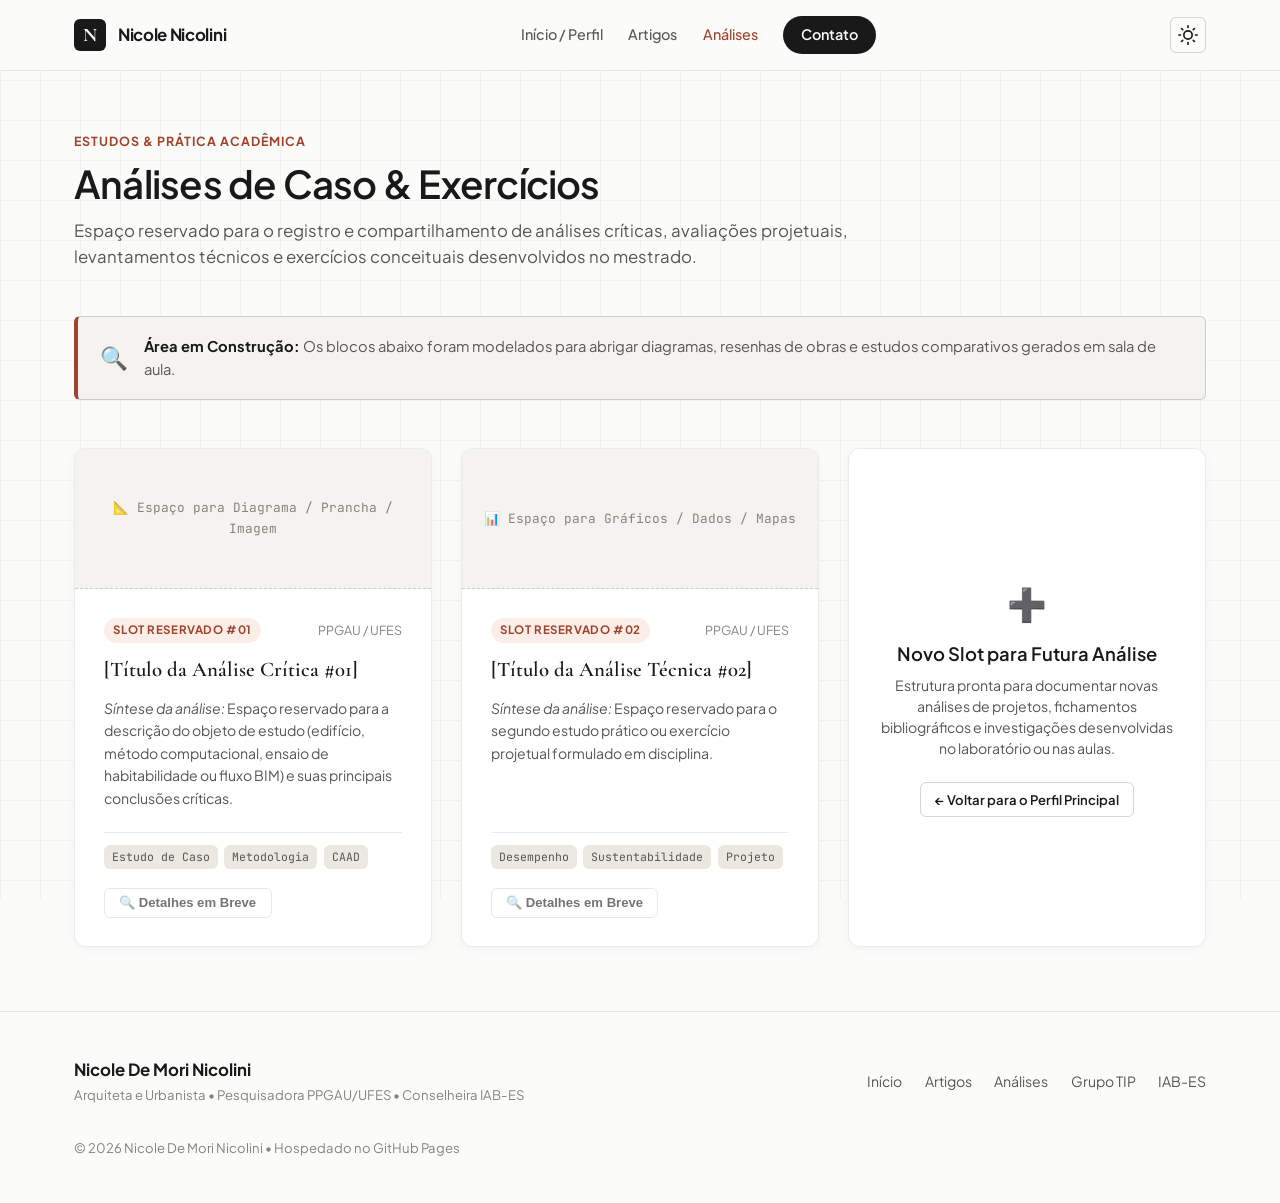
==== analises.html @ 895c285c "feat: condense academic profile and add classroom production pages (analises.html)" ====
<!DOCTYPE html>
<html lang="pt-BR">
<head>
  <meta charset="UTF-8">
  <meta name="viewport" content="width=device-width, initial-scale=1.0">
  <title>Análises & Estudos Críticos | Nicole De Mori Nicolini</title>
  <meta name="description" content="Análises críticas, estudos de caso e exercícios desenvolvidos em sala de aula por Nicole De Mori Nicolini no PPGAU/UFES.">

  <!-- Favicon SVG -->
  <link rel="icon" href="data:image/svg+xml,<svg xmlns='http://www.w3.org/2000/svg' viewBox='0 0 100 100'><text y='.9em' font-size='90' font-family='sans-serif' font-weight='bold'>N</text></svg>">

  <!-- Google Fonts -->
  <link rel="preconnect" href="https://fonts.googleapis.com">
  <link rel="preconnect" href="https://fonts.gstatic.com" crossorigin>
  <link href="https://fonts.googleapis.com/css2?family=Cormorant+Garamond:ital,wght@0,500;0,600;0,700;1,400;1,600&family=Plus+Jakarta+Sans:wght@300;400;500;600;700&family=JetBrains+Mono:wght@400;500&display=swap" rel="stylesheet">

  <link rel="stylesheet" href="style.css">
</head>
<body>

  <div class="grid-backdrop" aria-hidden="true"></div>

  <!-- Header -->
  <header class="site-header">
    <div class="container header-container">
      <a href="index.html" class="brand">
        <span class="brand-monogram">N</span>
        <span class="brand-name">Nicole Nicolini</span>
      </a>

      <nav class="main-nav" id="main-nav" aria-label="Navegação Principal">
        <ul class="nav-list">
          <li><a href="index.html" class="nav-link">Início / Perfil</a></li>
          <li><a href="artigos.html" class="nav-link">Artigos</a></li>
          <li><a href="analises.html" class="nav-link active">Análises</a></li>
          <li><a href="index.html#contato" class="nav-link btn-nav">Contato</a></li>
        </ul>
      </nav>

      <div class="header-actions">
        <button id="theme-toggle" class="theme-btn" aria-label="Alternar modo escuro / claro">
          <svg class="sun-icon" viewBox="0 0 24 24" width="20" height="20" fill="none" stroke="currentColor" stroke-width="2" stroke-linecap="round" stroke-linejoin="round">
            <circle cx="12" cy="12" r="5"></circle>
            <line x1="12" y1="1" x2="12" y2="3"></line>
            <line x1="12" y1="21" x2="12" y2="23"></line>
            <line x1="4.22" y1="4.22" x2="5.64" y2="5.64"></line>
            <line x1="18.36" y1="18.36" x2="19.78" y2="19.78"></line>
            <line x1="1" y1="12" x2="3" y2="12"></line>
            <line x1="21" y1="12" x2="23" y2="12"></line>
            <line x1="4.22" y1="19.78" x2="5.64" y2="18.36"></line>
            <line x1="18.36" y1="5.64" x2="19.78" y2="4.22"></line>
          </svg>
          <svg class="moon-icon" viewBox="0 0 24 24" width="20" height="20" fill="none" stroke="currentColor" stroke-width="2" stroke-linecap="round" stroke-linejoin="round">
            <path d="M21 12.79A9 9 0 1 1 11.21 3 7 7 0 0 0 21 12.79z"></path>
          </svg>
        </button>

        <button class="mobile-toggle" id="mobile-toggle" aria-expanded="false" aria-controls="main-nav" aria-label="Abrir menu">
          <span></span>
          <span></span>
          <span></span>
        </button>
      </div>
    </div>
  </header>

  <main id="main-content">
    
    <section class="section subpage-hero">
      <div class="container">
        <div class="section-header">
          <span class="section-tag">Estudos & Prática Acadêmica</span>
          <h1 class="section-title">Análises de Caso & Exercícios</h1>
          <p class="section-subtitle">
            Espaço reservado para o registro e compartilhamento de análises críticas, avaliações projetuais, levantamentos técnicos e exercícios conceituais desenvolvidos no mestrado.
          </p>
        </div>

        <div class="status-banner">
          <div class="status-banner-icon">🔍</div>
          <div class="status-banner-text">
            <strong>Área em Construção:</strong> Os blocos abaixo foram modelados para abrigar diagramas, resenhas de obras e estudos comparativos gerados em sala de aula.
          </div>
        </div>

        <!-- Grid de Análises -->
        <div class="analyses-grid">

          <!-- Card Placeholder 1 -->
          <div class="analysis-card placeholder-card">
            <div class="analysis-visual-mockup">
              <span class="mockup-label">📐 Espaço para Diagrama / Prancha / Imagem</span>
            </div>
            
            <div class="analysis-body">
              <div class="analysis-header-row">
                <span class="badge-slot">Slot Reservado #01</span>
                <span class="analysis-date">PPGAU / UFES</span>
              </div>

              <h2 class="analysis-title-ph">[Título da Análise Crítica #01]</h2>

              <p class="analysis-text-ph">
                <em>Síntese da análise:</em> Espaço reservado para a descrição do objeto de estudo (edifício, método computacional, ensaio de habitabilidade ou fluxo BIM) e suas principais conclusões críticas.
              </p>

              <div class="analysis-tags">
                <span class="code-pill">Estudo de Caso</span>
                <span class="code-pill">Metodologia</span>
                <span class="code-pill">CAAD</span>
              </div>

              <div class="analysis-footer">
                <button class="btn btn-outline btn-sm btn-disabled" disabled>
                  🔍 Detalhes em Breve
                </button>
              </div>
            </div>
          </div>

          <!-- Card Placeholder 2 -->
          <div class="analysis-card placeholder-card">
            <div class="analysis-visual-mockup">
              <span class="mockup-label">📊 Espaço para Gráficos / Dados / Mapas</span>
            </div>
            
            <div class="analysis-body">
              <div class="analysis-header-row">
                <span class="badge-slot">Slot Reservado #02</span>
                <span class="analysis-date">PPGAU / UFES</span>
              </div>

              <h2 class="analysis-title-ph">[Título da Análise Técnica #02]</h2>

              <p class="analysis-text-ph">
                <em>Síntese da análise:</em> Espaço reservado para o segundo estudo prático ou exercício projetual formulado em disciplina.
              </p>

              <div class="analysis-tags">
                <span class="code-pill">Desempenho</span>
                <span class="code-pill">Sustentabilidade</span>
                <span class="code-pill">Projeto</span>
              </div>

              <div class="analysis-footer">
                <button class="btn btn-outline btn-sm btn-disabled" disabled>
                  🔍 Detalhes em Breve
                </button>
              </div>
            </div>
          </div>

          <!-- Card Placeholder 3: Modelo para Novas Análises -->
          <div class="analysis-card placeholder-card dashed-card">
            <div class="dashed-inner">
              <div class="dashed-icon">➕</div>
              <h3 class="dashed-title">Novo Slot para Futura Análise</h3>
              <p class="dashed-desc">
                Estrutura pronta para documentar novas análises de projetos, fichamentos bibliográficos e investigações desenvolvidas no laboratório ou nas aulas.
              </p>
              <a href="index.html" class="btn btn-outline btn-sm">
                ← Voltar para o Perfil Principal
              </a>
            </div>
          </div>

        </div>

      </div>
    </section>

  </main>

  <!-- Footer -->
  <footer class="site-footer">
    <div class="container footer-content">
      <div class="footer-left">
        <p class="footer-brand">Nicole De Mori Nicolini</p>
        <p class="footer-sub">Arquiteta e Urbanista • Pesquisadora PPGAU/UFES • Conselheira IAB-ES</p>
      </div>

      <div class="footer-center">
        <ul class="footer-links">
          <li><a href="index.html">Início</a></li>
          <li><a href="artigos.html">Artigos</a></li>
          <li><a href="analises.html">Análises</a></li>
          <li><a href="http://tip.ufes.br/" target="_blank" rel="noopener">Grupo TIP</a></li>
          <li><a href="http://www.iab-es.org.br" target="_blank" rel="noopener">IAB-ES</a></li>
        </ul>
      </div>

      <div class="footer-right">
        <p class="footer-copy">
          © <span id="current-year"></span> Nicole De Mori Nicolini • Hospedado no GitHub Pages
        </p>
      </div>
    </div>
  </footer>

  <script src="main.js"></script>
</body>
</html>
---- style.css ----
/* ==========================================================================
   Nicole De Mori Nicolini — Architectural & Academic Website Stylesheet
   Modern, Accessible, Responsive, Themeable (Light/Dark)
   ========================================================================== */

/* --- Custom Properties / CSS Variables --- */
:root {
  --font-serif: 'Cormorant Garamond', Georgia, serif;
  --font-sans: 'Plus Jakarta Sans', -apple-system, BlinkMacSystemFont, "Segoe UI", Roboto, sans-serif;
  --font-mono: 'JetBrains Mono', monospace;

  /* Palette - Light Theme */
  --bg-primary: #fbfbf9;
  --bg-secondary: #f4f3ef;
  --bg-card: #ffffff;
  --bg-card-hover: #faf9f6;
  --bg-subtle: #eae8e1;

  --text-primary: #191919;
  --text-secondary: #575653;
  --text-muted: #85837e;

  --border-light: rgba(0, 0, 0, 0.08);
  --border-medium: rgba(0, 0, 0, 0.16);

  --accent: #9e432c;         /* Architectural terracotta */
  --accent-light: #fbeee9;
  --accent-hover: #823420;

  --highlight: #2c594c;      /* Subtle deep sage */
  --highlight-light: #eaf2ef;

  --shadow-sm: 0 2px 8px rgba(0, 0, 0, 0.04);
  --shadow-md: 0 10px 25px rgba(0, 0, 0, 0.06);
  --shadow-lg: 0 20px 45px rgba(0, 0, 0, 0.09);

  --header-bg: rgba(251, 251, 249, 0.9);
  --grid-line: rgba(0, 0, 0, 0.035);

  --radius-sm: 6px;
  --radius-md: 12px;
  --radius-lg: 16px;
  --radius-full: 9999px;

  --transition-fast: 0.18s ease;
  --transition-normal: 0.28s ease;
}

[data-theme="dark"] {
  --bg-primary: #121314;
  --bg-secondary: #181a1b;
  --bg-card: #1f2224;
  --bg-card-hover: #26292c;
  --bg-subtle: #2b2e31;

  --text-primary: #f0f0ed;
  --text-secondary: #a9a9a3;
  --text-muted: #72726d;

  --border-light: rgba(255, 255, 255, 0.08);
  --border-medium: rgba(255, 255, 255, 0.16);

  --accent: #df735a;
  --accent-light: rgba(223, 115, 90, 0.15);
  --accent-hover: #f08972;

  --highlight: #5ea892;
  --highlight-light: rgba(94, 168, 146, 0.15);

  --shadow-sm: 0 2px 8px rgba(0, 0, 0, 0.25);
  --shadow-md: 0 10px 25px rgba(0, 0, 0, 0.38);
  --shadow-lg: 0 20px 45px rgba(0, 0, 0, 0.55);

  --header-bg: rgba(18, 19, 20, 0.9);
  --grid-line: rgba(255, 255, 255, 0.025);
}

/* --- Base & Reset --- */
*, *::before, *::after {
  box-sizing: border-box;
  margin: 0;
  padding: 0;
}

html {
  scroll-behavior: smooth;
  scroll-padding-top: 80px;
  font-size: 16px;
}

body {
  font-family: var(--font-sans);
  background-color: var(--bg-primary);
  color: var(--text-primary);
  line-height: 1.6;
  transition: background-color var(--transition-normal), color var(--transition-normal);
  -webkit-font-smoothing: antialiased;
  position: relative;
  overflow-x: hidden;
}

/* Background Architectural Grid */
.grid-backdrop {
  position: fixed;
  inset: 0;
  pointer-events: none;
  background-image: 
    linear-gradient(to right, var(--grid-line) 1px, transparent 1px),
    linear-gradient(to bottom, var(--grid-line) 1px, transparent 1px);
  background-size: 40px 40px;
  z-index: 0;
}

.container {
  width: 100%;
  max-width: 1180px;
  margin: 0 auto;
  padding: 0 1.5rem;
  position: relative;
  z-index: 1;
}

a {
  color: inherit;
  text-decoration: none;
  transition: color var(--transition-fast);
}

/* --- Typography Helpers --- */
h1, h2, h3, h4 {
  font-weight: 600;
  line-height: 1.25;
  color: var(--text-primary);
}

.highlight-serif {
  font-family: var(--font-serif);
  font-weight: 700;
  font-style: italic;
  color: var(--accent);
}

/* --- Header & Navigation --- */
.site-header {
  position: sticky;
  top: 0;
  width: 100%;
  background: var(--header-bg);
  backdrop-filter: blur(14px);
  -webkit-backdrop-filter: blur(14px);
  border-bottom: 1px solid var(--border-light);
  z-index: 100;
  transition: background var(--transition-normal), border var(--transition-normal);
}

.header-container {
  display: flex;
  align-items: center;
  justify-content: space-between;
  height: 70px;
}

.brand {
  display: flex;
  align-items: center;
  gap: 0.75rem;
  font-weight: 700;
  letter-spacing: -0.02em;
}

.brand-monogram {
  width: 32px;
  height: 32px;
  background: var(--text-primary);
  color: var(--bg-primary);
  border-radius: var(--radius-sm);
  display: flex;
  align-items: center;
  justify-content: center;
  font-family: var(--font-serif);
  font-size: 1.2rem;
  font-weight: 700;
}

.brand-name {
  font-size: 1.05rem;
}

.nav-list {
  display: flex;
  list-style: none;
  align-items: center;
  gap: 1.6rem;
}

.nav-link {
  font-size: 0.9rem;
  font-weight: 500;
  color: var(--text-secondary);
  position: relative;
  padding: 0.35rem 0;
  display: flex;
  align-items: center;
  gap: 0.4rem;
}

.nav-link:hover, .nav-link.active {
  color: var(--accent);
}

.nav-counter {
  font-size: 0.7rem;
  font-family: var(--font-mono);
  background: var(--accent-light);
  color: var(--accent);
  padding: 0.1rem 0.4rem;
  border-radius: var(--radius-full);
}

.btn-nav {
  padding: 0.45rem 1.1rem;
  background: var(--text-primary);
  color: var(--bg-primary) !important;
  border-radius: var(--radius-full);
  font-weight: 600;
  transition: transform var(--transition-fast), background var(--transition-fast);
}

.btn-nav:hover {
  transform: translateY(-1px);
  background: var(--accent);
}

.header-actions {
  display: flex;
  align-items: center;
  gap: 0.75rem;
}

.theme-btn {
  background: transparent;
  border: 1px solid var(--border-medium);
  color: var(--text-primary);
  width: 36px;
  height: 36px;
  border-radius: var(--radius-sm);
  display: flex;
  align-items: center;
  justify-content: center;
  cursor: pointer;
  transition: all var(--transition-fast);
}

.theme-btn:hover {
  border-color: var(--accent);
  color: var(--accent);
}

.sun-icon { display: block; }
.moon-icon { display: none; }

[data-theme="dark"] .sun-icon { display: none; }
[data-theme="dark"] .moon-icon { display: block; }

.mobile-toggle {
  display: none;
  flex-direction: column;
  justify-content: space-around;
  width: 32px;
  height: 32px;
  background: transparent;
  border: none;
  cursor: pointer;
}

.mobile-toggle span {
  width: 100%;
  height: 2px;
  background: var(--text-primary);
  transition: all var(--transition-fast);
}

/* --- Hero Condensado (Academic First Page) --- */
.hero-condensed {
  padding: 3.5rem 0 2.5rem;
}

.hero-identity {
  margin-bottom: 2.2rem;
  max-width: 880px;
}

.tag-badge {
  display: inline-flex;
  align-items: center;
  gap: 0.5rem;
  background: var(--accent-light);
  color: var(--accent);
  font-size: 0.8rem;
  font-weight: 600;
  padding: 0.25rem 0.75rem;
  border-radius: var(--radius-full);
  margin-bottom: 1rem;
}

.dot {
  width: 6px;
  height: 6px;
  background: var(--accent);
  border-radius: 50%;
}

.hero-name {
  font-size: clamp(2.3rem, 4vw, 3.4rem);
  letter-spacing: -0.03em;
  margin-bottom: 1rem;
}

.hero-academic-intro {
  font-size: 1.1rem;
  color: var(--text-secondary);
  line-height: 1.7;
}

.hero-academic-intro strong {
  color: var(--text-primary);
}

/* --- Academic Cards Grid (Condensados e Objetivos) --- */
.academic-cards-grid {
  display: grid;
  grid-template-columns: 1.15fr 1fr 0.95fr;
  gap: 1.5rem;
  align-items: stretch;
}

.compact-card {
  background: var(--bg-card);
  border: 1px solid var(--border-light);
  border-radius: var(--radius-md);
  padding: 1.6rem;
  display: flex;
  flex-direction: column;
  box-shadow: var(--shadow-sm);
  transition: transform var(--transition-fast), box-shadow var(--transition-fast), border-color var(--transition-fast);
}

.compact-card:hover {
  transform: translateY(-2px);
  box-shadow: var(--shadow-md);
  border-color: var(--border-medium);
}

.card-featured {
  border-color: var(--accent-light);
  background: linear-gradient(180deg, var(--bg-card) 0%, var(--bg-secondary) 100%);
}

.card-status-strip {
  display: flex;
  align-items: center;
  gap: 0.5rem;
  margin-bottom: 1rem;
}

.badge-dot-green {
  width: 7px;
  height: 7px;
  background: #22c55e;
  border-radius: 50%;
}

.badge-dot-gray {
  width: 7px;
  height: 7px;
  background: var(--text-muted);
  border-radius: 50%;
}

.status-name {
  font-size: 0.75rem;
  font-weight: 600;
  text-transform: uppercase;
  letter-spacing: 0.04em;
  color: var(--text-muted);
}

.card-content {
  flex-grow: 1;
}

.card-kicker {
  display: block;
  font-size: 0.75rem;
  font-weight: 700;
  text-transform: uppercase;
  letter-spacing: 0.05em;
  color: var(--accent);
  margin-bottom: 0.4rem;
}

.card-title-serif {
  font-family: var(--font-serif);
  font-size: 1.25rem;
  line-height: 1.35;
  color: var(--text-primary);
  margin-bottom: 1.1rem;
}

.card-meta-compact {
  display: flex;
  flex-direction: column;
  gap: 0.4rem;
  font-size: 0.85rem;
  color: var(--text-secondary);
  border-top: 1px solid var(--border-light);
  padding-top: 0.9rem;
}

.card-meta-compact a {
  color: var(--accent);
  font-weight: 500;
}

.card-meta-compact a:hover {
  text-decoration: underline;
}

.card-foot {
  display: flex;
  flex-wrap: wrap;
  gap: 0.4rem;
  margin-top: 1.2rem;
  padding-top: 0.8rem;
  border-top: 1px solid var(--border-light);
}

.code-pill {
  font-family: var(--font-mono);
  font-size: 0.72rem;
  background: var(--bg-subtle);
  color: var(--text-secondary);
  padding: 0.15rem 0.5rem;
  border-radius: var(--radius-sm);
}

/* Card Dual (TIP + IAB-ES) */
.card-dual {
  justify-content: space-between;
}

.sub-block {
  display: flex;
  flex-direction: column;
}

.sub-block-title {
  font-size: 1.05rem;
  margin-bottom: 0.4rem;
}

.sub-block-title a {
  color: var(--text-primary);
}

.sub-block-title a:hover {
  color: var(--accent);
}

.sub-block-desc {
  font-size: 0.85rem;
  color: var(--text-secondary);
  line-height: 1.5;
  margin-bottom: 0.6rem;
}

.quick-links-row {
  display: flex;
  align-items: center;
  gap: 0.4rem;
  font-size: 0.82rem;
}

.link-small {
  color: var(--accent);
  font-weight: 500;
}

.link-small:hover {
  text-decoration: underline;
}

.divider-subtle {
  height: 1px;
  background: var(--border-light);
  margin: 1.2rem 0;
}

/* --- Seções & Módulos Reservados --- */
.section {
  padding: 4.5rem 0;
  position: relative;
}

.section-alt {
  background-color: var(--bg-secondary);
}

.section-compact {
  padding: 3rem 0;
}

.section-header {
  margin-bottom: 2.8rem;
  max-width: 800px;
}

.section-tag {
  display: inline-block;
  font-size: 0.78rem;
  font-weight: 700;
  text-transform: uppercase;
  letter-spacing: 0.08em;
  color: var(--accent);
  margin-bottom: 0.5rem;
}

.section-title {
  font-size: clamp(1.8rem, 3vw, 2.4rem);
  letter-spacing: -0.02em;
  margin-bottom: 0.6rem;
}

.section-subtitle {
  font-size: 1.05rem;
  color: var(--text-secondary);
  line-height: 1.6;
}

/* Showcase de Módulos (Artigos & Análises) */
.modules-showcase-grid {
  display: grid;
  grid-template-columns: 1fr 1fr;
  gap: 2rem;
}

.module-card {
  background: var(--bg-card);
  border: 1px solid var(--border-light);
  border-radius: var(--radius-md);
  padding: 2.2rem;
  display: flex;
  flex-direction: column;
  box-shadow: var(--shadow-sm);
  transition: transform var(--transition-fast), box-shadow var(--transition-fast);
}

.module-card:hover {
  transform: translateY(-3px);
  box-shadow: var(--shadow-md);
}

.module-header {
  display: flex;
  justify-content: space-between;
  align-items: center;
  margin-bottom: 1.2rem;
}

.module-badge {
  display: inline-flex;
  align-items: center;
  gap: 0.4rem;
  font-size: 0.75rem;
  font-weight: 700;
  text-transform: uppercase;
  letter-spacing: 0.05em;
  padding: 0.25rem 0.65rem;
  border-radius: var(--radius-full);
}

.badge-planned {
  background: var(--highlight-light);
  color: var(--highlight);
}

.pulse-icon {
  width: 6px;
  height: 6px;
  border-radius: 50%;
  background: var(--highlight);
}

.module-section-num {
  font-family: var(--font-mono);
  font-size: 0.8rem;
  color: var(--text-muted);
}

.module-title {
  font-size: 1.4rem;
  margin-bottom: 0.8rem;
}

.module-desc {
  font-size: 0.92rem;
  color: var(--text-secondary);
  line-height: 1.6;
  margin-bottom: 1.8rem;
}

/* Placeholder Slots */
.placeholder-container {
  display: flex;
  flex-direction: column;
  gap: 0.9rem;
  margin-bottom: 2rem;
  flex-grow: 1;
}

.placeholder-slot {
  border: 1px dashed var(--border-medium);
  background: var(--bg-secondary);
  border-radius: var(--radius-sm);
  padding: 1.2rem;
  position: relative;
  transition: background var(--transition-fast), border-color var(--transition-fast);
}

.placeholder-slot:hover {
  background: var(--bg-subtle);
  border-color: var(--accent);
}

.slot-subtle {
  opacity: 0.85;
}

.ph-tag {
  display: block;
  font-size: 0.72rem;
  font-weight: 600;
  text-transform: uppercase;
  color: var(--accent);
  letter-spacing: 0.04em;
  margin-bottom: 0.3rem;
}

.ph-title {
  font-family: var(--font-serif);
  font-size: 1.1rem;
  font-weight: 600;
  color: var(--text-primary);
  margin-bottom: 0.35rem;
}

.ph-desc {
  font-size: 0.82rem;
  color: var(--text-muted);
  line-height: 1.45;
}

.module-action {
  margin-top: auto;
}

/* --- Botões Comuns --- */
.btn {
  display: inline-flex;
  align-items: center;
  justify-content: center;
  gap: 0.5rem;
  padding: 0.65rem 1.4rem;
  font-size: 0.92rem;
  font-weight: 600;
  border-radius: var(--radius-sm);
  cursor: pointer;
  transition: all var(--transition-fast);
}

.btn-primary {
  background: var(--accent);
  color: #ffffff;
  border: 1px solid var(--accent);
}

.btn-primary:hover {
  background: var(--accent-hover);
  border-color: var(--accent-hover);
  transform: translateY(-2px);
}

.btn-outline {
  background: transparent;
  color: var(--text-primary);
  border: 1px solid var(--border-medium);
}

.btn-outline:hover {
  border-color: var(--accent);
  color: var(--accent);
  transform: translateY(-2px);
}

.btn-sm {
  padding: 0.4rem 0.9rem;
  font-size: 0.82rem;
}

.btn-block {
  width: 100%;
}

.btn-disabled {
  opacity: 0.6;
  cursor: not-allowed;
  pointer-events: none;
}

/* --- Faixa de Contato Compacta --- */
.contact-strip {
  background: var(--bg-card);
  border: 1px solid var(--border-light);
  border-radius: var(--radius-md);
  padding: 2.2rem;
  display: flex;
  justify-content: space-between;
  align-items: center;
  gap: 2rem;
  box-shadow: var(--shadow-sm);
}

.strip-title {
  font-size: 1.35rem;
  margin-bottom: 0.3rem;
}

.strip-lead {
  font-size: 0.92rem;
  color: var(--text-secondary);
}

.contact-strip-actions {
  display: flex;
  align-items: center;
  gap: 0.8rem;
  flex-shrink: 0;
}

.email-copy-box {
  display: flex;
  align-items: center;
  gap: 0.6rem;
  background: var(--bg-secondary);
  border: 1px solid var(--border-light);
  padding: 0.4rem 0.8rem;
  border-radius: var(--radius-sm);
}

.email-value {
  font-family: var(--font-mono);
  font-size: 0.88rem;
  color: var(--text-primary);
}

/* --- Páginas Secundárias (Artigos & Análises) --- */
.subpage-hero {
  padding: 3.5rem 0 4rem;
}

.status-banner {
  display: flex;
  align-items: center;
  gap: 1rem;
  background: var(--bg-secondary);
  border: 1px solid var(--border-medium);
  border-left: 4px solid var(--accent);
  border-radius: var(--radius-sm);
  padding: 1.1rem 1.4rem;
  margin-bottom: 3rem;
  font-size: 0.92rem;
  color: var(--text-secondary);
}

.status-banner-icon {
  font-size: 1.4rem;
}

.status-banner-text strong {
  color: var(--text-primary);
}

/* Grid de Artigos */
.articles-grid {
  display: grid;
  grid-template-columns: repeat(auto-fill, minmax(340px, 1fr));
  gap: 1.8rem;
}

.article-card {
  background: var(--bg-card);
  border: 1px solid var(--border-light);
  border-radius: var(--radius-md);
  padding: 2rem;
  display: flex;
  flex-direction: column;
  box-shadow: var(--shadow-sm);
  transition: transform var(--transition-fast), box-shadow var(--transition-fast);
}

.article-card:hover {
  transform: translateY(-3px);
  box-shadow: var(--shadow-md);
}

.article-card-header {
  display: flex;
  justify-content: space-between;
  align-items: center;
  margin-bottom: 1.2rem;
}

.badge-slot {
  font-size: 0.72rem;
  font-weight: 700;
  text-transform: uppercase;
  letter-spacing: 0.05em;
  background: var(--accent-light);
  color: var(--accent);
  padding: 0.2rem 0.6rem;
  border-radius: var(--radius-full);
}

.article-discipline {
  font-size: 0.78rem;
  color: var(--text-muted);
}

.article-title-ph {
  font-family: var(--font-serif);
  font-size: 1.35rem;
  line-height: 1.35;
  color: var(--text-primary);
  margin-bottom: 0.8rem;
}

.article-meta-row {
  display: flex;
  flex-wrap: wrap;
  gap: 0.5rem;
  font-size: 0.85rem;
  color: var(--text-secondary);
  margin-bottom: 1rem;
}

.article-abstract-ph {
  font-size: 0.9rem;
  color: var(--text-secondary);
  line-height: 1.6;
  margin-bottom: 1.4rem;
  flex-grow: 1;
}

.article-tags {
  display: flex;
  flex-wrap: wrap;
  gap: 0.4rem;
  margin-bottom: 1.4rem;
  padding-top: 0.8rem;
  border-top: 1px solid var(--border-light);
}

.article-actions-row {
  display: flex;
  justify-content: space-between;
  align-items: center;
}

.meta-note {
  font-size: 0.78rem;
  color: var(--text-muted);
}

/* Card Tracejado para Novos Itens */
.dashed-card {
  border: 2px dashed var(--border-medium);
  background: var(--bg-secondary);
  display: flex;
  align-items: center;
  justify-content: center;
  text-align: center;
}

.dashed-inner {
  display: flex;
  flex-direction: column;
  align-items: center;
  padding: 1.5rem;
}

.dashed-icon {
  font-size: 2rem;
  margin-bottom: 0.8rem;
}

.dashed-title {
  font-size: 1.15rem;
  margin-bottom: 0.6rem;
}

.dashed-desc {
  font-size: 0.88rem;
  color: var(--text-secondary);
  line-height: 1.5;
  margin-bottom: 1.4rem;
  max-width: 320px;
}

/* Grid de Análises */
.analyses-grid {
  display: grid;
  grid-template-columns: repeat(auto-fill, minmax(340px, 1fr));
  gap: 1.8rem;
}

.analysis-card {
  background: var(--bg-card);
  border: 1px solid var(--border-light);
  border-radius: var(--radius-md);
  overflow: hidden;
  display: flex;
  flex-direction: column;
  box-shadow: var(--shadow-sm);
  transition: transform var(--transition-fast), box-shadow var(--transition-fast);
}

.analysis-card:hover {
  transform: translateY(-3px);
  box-shadow: var(--shadow-md);
}

.analysis-visual-mockup {
  height: 140px;
  background: var(--bg-secondary);
  border-bottom: 1px dashed var(--border-medium);
  display: flex;
  align-items: center;
  justify-content: center;
  padding: 1rem;
  text-align: center;
}

.mockup-label {
  font-size: 0.8rem;
  color: var(--text-muted);
  font-family: var(--font-mono);
}

.analysis-body {
  padding: 1.8rem;
  display: flex;
  flex-direction: column;
  flex-grow: 1;
}

.analysis-header-row {
  display: flex;
  justify-content: space-between;
  align-items: center;
  margin-bottom: 0.8rem;
}

.analysis-date {
  font-size: 0.78rem;
  color: var(--text-muted);
}

.analysis-title-ph {
  font-family: var(--font-serif);
  font-size: 1.3rem;
  line-height: 1.35;
  color: var(--text-primary);
  margin-bottom: 0.8rem;
}

.analysis-text-ph {
  font-size: 0.88rem;
  color: var(--text-secondary);
  line-height: 1.6;
  margin-bottom: 1.4rem;
  flex-grow: 1;
}

.analysis-tags {
  display: flex;
  flex-wrap: wrap;
  gap: 0.4rem;
  margin-bottom: 1.2rem;
  padding-top: 0.8rem;
  border-top: 1px solid var(--border-light);
}

.analysis-footer {
  display: flex;
  align-items: center;
}

/* --- Footer --- */
.site-footer {
  background: var(--bg-primary);
  border-top: 1px solid var(--border-light);
  padding: 2.8rem 0;
  font-size: 0.88rem;
}

.footer-content {
  display: flex;
  justify-content: space-between;
  align-items: center;
  flex-wrap: wrap;
  gap: 2rem;
}

.footer-brand {
  font-weight: 700;
  font-size: 1.05rem;
}

.footer-sub {
  color: var(--text-muted);
  font-size: 0.82rem;
}

.footer-links {
  display: flex;
  list-style: none;
  gap: 1.4rem;
}

.footer-links a {
  color: var(--text-secondary);
}

.footer-links a:hover {
  color: var(--accent);
}

.footer-copy {
  color: var(--text-muted);
  font-size: 0.82rem;
}

/* --- Responsividade --- */
@media (max-width: 1024px) {
  .academic-cards-grid {
    grid-template-columns: 1fr;
  }

  .modules-showcase-grid {
    grid-template-columns: 1fr;
  }

  .contact-strip {
    flex-direction: column;
    align-items: flex-start;
  }

  .contact-strip-actions {
    width: 100%;
    flex-wrap: wrap;
  }
}

@media (max-width: 768px) {
  .main-nav {
    position: fixed;
    top: 70px;
    left: 0;
    width: 100%;
    background: var(--bg-card);
    border-bottom: 1px solid var(--border-medium);
    padding: 2rem;
    transform: translateY(-150%);
    transition: transform var(--transition-normal);
    box-shadow: var(--shadow-lg);
  }

  .main-nav.active {
    transform: translateY(0);
  }

  .nav-list {
    flex-direction: column;
    align-items: flex-start;
    gap: 1.2rem;
  }

  .mobile-toggle {
    display: flex;
  }

  .mobile-toggle.active span:nth-child(1) {
    transform: rotate(45deg) translate(5px, 5px);
  }

  .mobile-toggle.active span:nth-child(2) {
    opacity: 0;
  }

  .mobile-toggle.active span:nth-child(3) {
    transform: rotate(-45deg) translate(5px, -6px);
  }

  .footer-content {
    flex-direction: column;
    align-items: flex-start;
  }
}
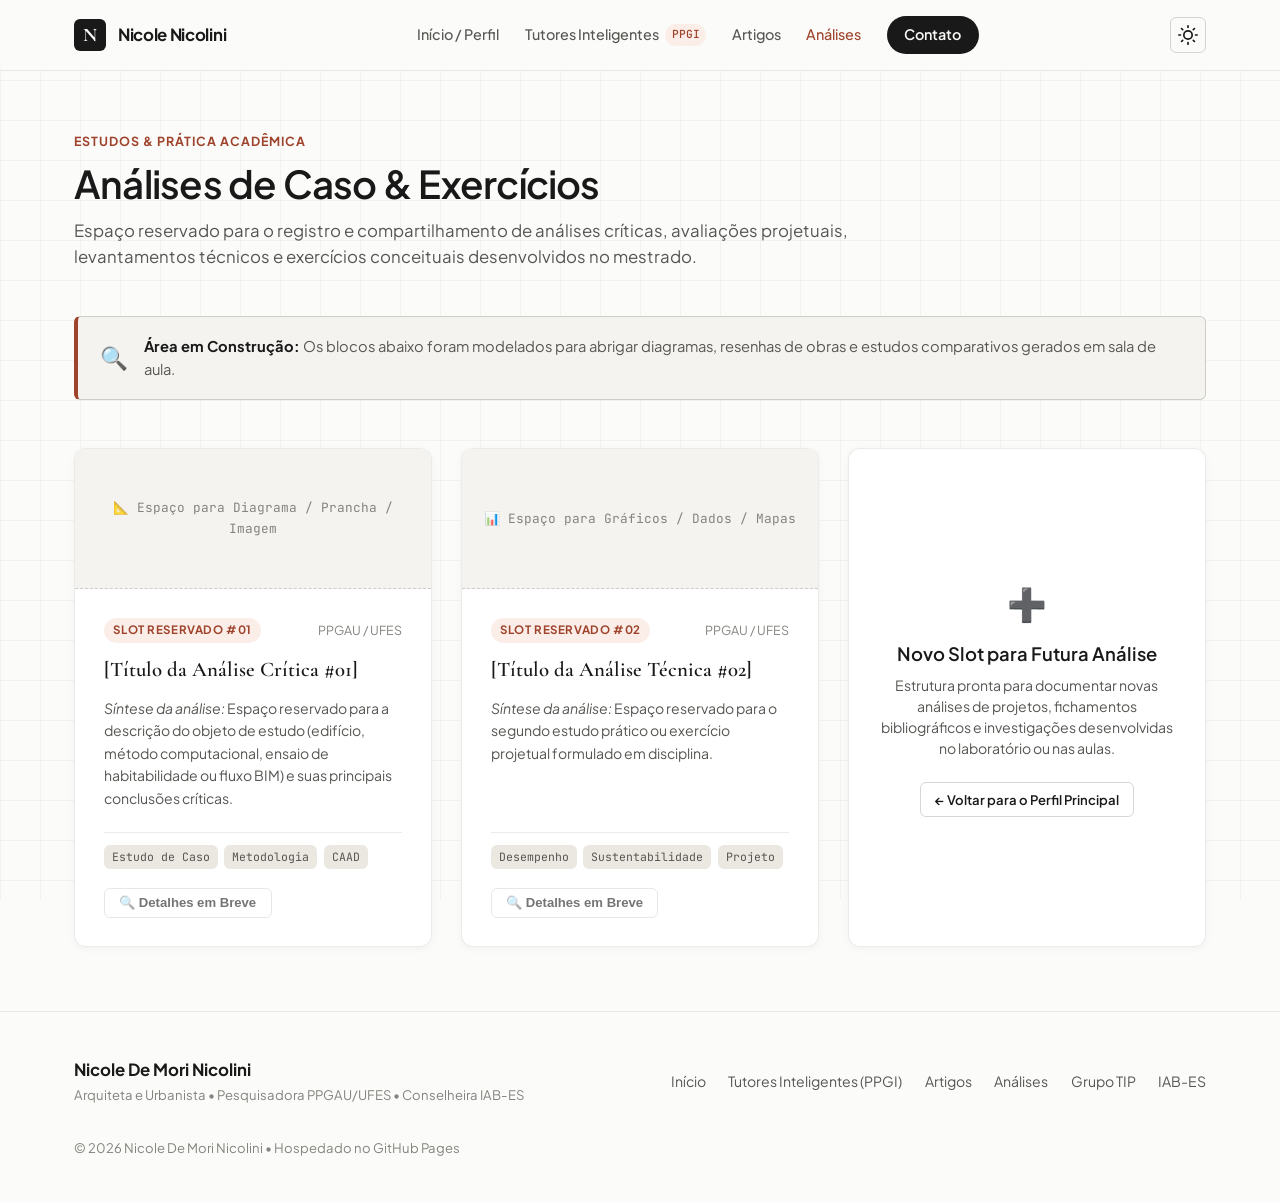
==== commit 2e32b846: "Atualiza analises.html com fichamentos autenticos e navegacao consistente" ====
--- a/analises.html
+++ b/analises.html
@@ -31,6 +31,7 @@
       <nav class="main-nav" id="main-nav" aria-label="Navegação Principal">
         <ul class="nav-list">
           <li><a href="index.html" class="nav-link">Início / Perfil</a></li>
+          <li><a href="tutores-inteligentes.html" class="nav-link">Tutores Inteligentes <span class="nav-counter">PPGI</span></a></li>
           <li><a href="artigos.html" class="nav-link">Artigos</a></li>
           <li><a href="analises.html" class="nav-link active">Análises</a></li>
           <li><a href="index.html#contato" class="nav-link btn-nav">Contato</a></li>
@@ -182,6 +183,7 @@
       <div class="footer-center">
         <ul class="footer-links">
           <li><a href="index.html">Início</a></li>
+          <li><a href="tutores-inteligentes.html">Tutores Inteligentes (PPGI)</a></li>
           <li><a href="artigos.html">Artigos</a></li>
           <li><a href="analises.html">Análises</a></li>
           <li><a href="http://tip.ufes.br/" target="_blank" rel="noopener">Grupo TIP</a></li>
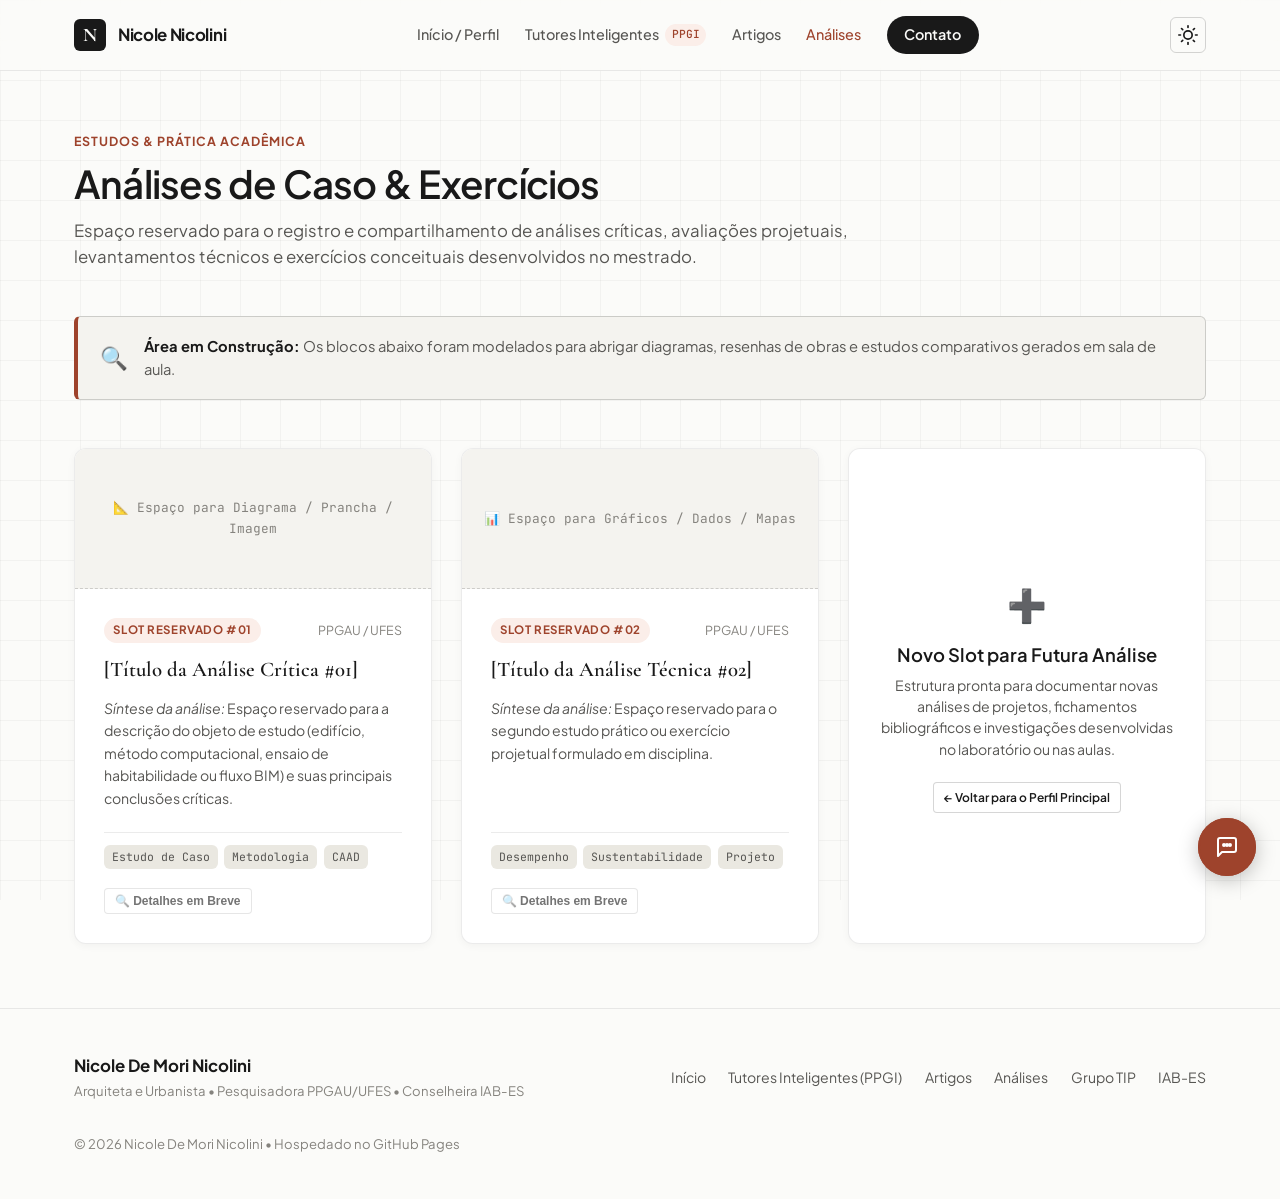
==== commit 54fc6a19: "Adiciona chatbot integrado ao LM Studio e widget flutuante global (analises.html)" ====
--- a/analises.html
+++ b/analises.html
@@ -200,5 +200,6 @@
   </footer>
 
   <script src="main.js"></script>
+  <script src="chatbot.js"></script>
 </body>
 </html>
--- a/style.css
+++ b/style.css
@@ -1048,6 +1048,281 @@
 .footer-copy {
   color: var(--text-muted);
   font-size: 0.82rem;
+}
+
+/* --- Banner Destaque de Disciplina (Home) --- */
+.discipline-highlight-banner {
+  background: var(--bg-card);
+  border: 1px solid var(--border-medium);
+  border-left: 4px solid var(--accent);
+  border-radius: var(--radius-md);
+  padding: 2rem 2.4rem;
+  margin-bottom: 2rem;
+  display: flex;
+  justify-content: space-between;
+  align-items: center;
+  gap: 2rem;
+  box-shadow: var(--shadow-sm);
+  transition: transform var(--transition-fast), box-shadow var(--transition-fast);
+}
+
+.discipline-highlight-banner:hover {
+  transform: translateY(-2px);
+  box-shadow: var(--shadow-md);
+}
+
+.dh-title {
+  font-family: var(--font-serif);
+  font-size: 1.6rem;
+  margin: 0.5rem 0;
+  color: var(--text-primary);
+}
+
+.dh-desc {
+  font-size: 0.95rem;
+  color: var(--text-secondary);
+  line-height: 1.6;
+  max-width: 700px;
+  margin-bottom: 0.8rem;
+}
+
+.dh-meta {
+  font-size: 0.82rem;
+  color: var(--text-muted);
+  font-family: var(--font-mono);
+}
+
+.dh-action {
+  flex-shrink: 0;
+}
+
+@media (max-width: 900px) {
+  .discipline-highlight-banner {
+    flex-direction: column;
+    align-items: flex-start;
+  }
+}
+
+
+/* --- Banner de Escopo de Disciplinas --- */
+.academic-scope-banner {
+  display: flex;
+  align-items: flex-start;
+  gap: 1.2rem;
+  background: var(--bg-card);
+  border: 1px solid var(--border-medium);
+  border-left: 4px solid var(--highlight);
+  border-radius: var(--radius-sm);
+  padding: 1.4rem 1.6rem;
+  margin-bottom: 3rem;
+  box-shadow: var(--shadow-sm);
+}
+
+.scope-icon {
+  font-size: 1.6rem;
+  line-height: 1;
+}
+
+.scope-title {
+  font-size: 0.95rem;
+  font-weight: 700;
+  text-transform: uppercase;
+  letter-spacing: 0.04em;
+  color: var(--highlight);
+  margin-bottom: 0.35rem;
+}
+
+.scope-text {
+  font-size: 0.92rem;
+  color: var(--text-secondary);
+  line-height: 1.65;
+}
+
+.scope-text strong {
+  color: var(--text-primary);
+}
+
+/* --- Lista de Fichamentos (Tutores Inteligentes) --- */
+.fichamentos-list {
+  display: flex;
+  flex-direction: column;
+  gap: 2.5rem;
+}
+
+.fichamento-card {
+  background: var(--bg-card);
+  border: 1px solid var(--border-light);
+  border-radius: var(--radius-md);
+  padding: 2.2rem;
+  box-shadow: var(--shadow-sm);
+  transition: transform var(--transition-fast), box-shadow var(--transition-fast);
+}
+
+.fichamento-card:hover {
+  transform: translateY(-2px);
+  box-shadow: var(--shadow-md);
+}
+
+.fichamento-header {
+  display: flex;
+  justify-content: space-between;
+  align-items: center;
+  flex-wrap: wrap;
+  gap: 0.8rem;
+  margin-bottom: 1rem;
+}
+
+.fichamento-badges {
+  display: flex;
+  align-items: center;
+  gap: 0.6rem;
+}
+
+.badge-tag {
+  font-family: var(--font-mono);
+  font-size: 0.72rem;
+  font-weight: 700;
+  text-transform: uppercase;
+  letter-spacing: 0.05em;
+  background: var(--accent-light);
+  color: var(--accent);
+  padding: 0.2rem 0.6rem;
+  border-radius: var(--radius-full);
+}
+
+.badge-date {
+  font-family: var(--font-mono);
+  font-size: 0.75rem;
+  color: var(--text-muted);
+}
+
+.fichamento-source {
+  font-size: 0.8rem;
+  font-family: var(--font-mono);
+  color: var(--text-secondary);
+  background: var(--bg-secondary);
+  padding: 0.15rem 0.55rem;
+  border-radius: var(--radius-sm);
+}
+
+.fichamento-article-title {
+  font-family: var(--font-serif);
+  font-size: clamp(1.4rem, 2.5vw, 1.8rem);
+  line-height: 1.25;
+  color: var(--text-primary);
+  margin-bottom: 0.4rem;
+}
+
+.fichamento-author {
+  font-size: 0.95rem;
+  color: var(--text-secondary);
+  margin-bottom: 1.1rem;
+}
+
+.abnt-citation {
+  background: var(--bg-secondary);
+  border: 1px solid var(--border-light);
+  border-radius: var(--radius-sm);
+  padding: 0.8rem 1.1rem;
+  font-size: 0.82rem;
+  color: var(--text-secondary);
+  line-height: 1.5;
+  margin-bottom: 1.8rem;
+}
+
+.abnt-citation strong {
+  color: var(--text-primary);
+}
+
+.fichamento-body-grid {
+  display: grid;
+  grid-template-columns: 1fr 1.2fr;
+  gap: 1.8rem;
+}
+
+.fichamento-box {
+  background: var(--bg-secondary);
+  border: 1px solid var(--border-light);
+  border-radius: var(--radius-sm);
+  padding: 1.6rem;
+  display: flex;
+  flex-direction: column;
+}
+
+.box-heading {
+  font-size: 0.95rem;
+  font-weight: 700;
+  text-transform: uppercase;
+  letter-spacing: 0.05em;
+  color: var(--text-primary);
+  margin-bottom: 1rem;
+  display: flex;
+  align-items: center;
+  gap: 0.5rem;
+  border-bottom: 1px solid var(--border-light);
+  padding-bottom: 0.6rem;
+}
+
+.resumo-box p {
+  font-size: 0.92rem;
+  color: var(--text-secondary);
+  line-height: 1.65;
+  margin-bottom: 0.8rem;
+}
+
+.resumo-box p strong {
+  color: var(--text-primary);
+}
+
+.conclusoes-box {
+  background: var(--bg-card);
+}
+
+.reflection-item {
+  margin-bottom: 1rem;
+}
+
+.reflection-item:last-child {
+  margin-bottom: 0;
+}
+
+.item-kicker {
+  display: block;
+  font-size: 0.72rem;
+  font-weight: 700;
+  text-transform: uppercase;
+  letter-spacing: 0.04em;
+  color: var(--accent);
+  margin-bottom: 0.25rem;
+}
+
+.reflection-item p {
+  font-size: 0.9rem;
+  color: var(--text-secondary);
+  line-height: 1.6;
+}
+
+.highlight-insight {
+  background: var(--bg-secondary);
+  border-left: 3px solid var(--accent);
+  padding: 0.8rem 1rem;
+  border-radius: 0 var(--radius-sm) var(--radius-sm) 0;
+  margin-top: 1rem;
+}
+
+.highlight-insight .item-kicker {
+  color: var(--accent);
+}
+
+.highlight-insight p {
+  color: var(--text-primary);
+  font-size: 0.9rem;
+}
+
+@media (max-width: 900px) {
+  .fichamento-body-grid {
+    grid-template-columns: 1fr;
+  }
 }
 
 /* --- Responsividade --- */
@@ -1116,3 +1391,404 @@
     align-items: flex-start;
   }
 }
+
+/* ==========================================================================
+   ACADEMIC CHATBOT WIDGET (LM STUDIO / PYTHON INTEGRATION)
+   ========================================================================== */
+
+#academic-chatbot-container {
+  font-family: var(--font-sans);
+  position: relative;
+  z-index: 99999;
+}
+
+/* Botão Lançador Flutuante */
+.chatbot-launcher {
+  position: fixed;
+  bottom: 24px;
+  right: 24px;
+  width: 58px;
+  height: 58px;
+  border-radius: 50%;
+  background: var(--accent);
+  color: #ffffff;
+  border: none;
+  box-shadow: 0 4px 20px rgba(0, 0, 0, 0.25);
+  cursor: pointer;
+  display: flex;
+  align-items: center;
+  justify-content: center;
+  transition: transform 0.25s cubic-bezier(0.34, 1.56, 0.64, 1), box-shadow 0.25s ease;
+  z-index: 99999;
+}
+
+.chatbot-launcher:hover {
+  transform: scale(1.08);
+  box-shadow: 0 6px 24px rgba(37, 99, 235, 0.4);
+}
+
+.launcher-pulse {
+  position: absolute;
+  top: 0;
+  left: 0;
+  right: 0;
+  bottom: 0;
+  border-radius: 50%;
+  border: 2px solid var(--accent);
+  animation: launcher-pulse-animation 2.5s infinite cubic-bezier(0.25, 1, 0.5, 1);
+  pointer-events: none;
+}
+
+@keyframes launcher-pulse-animation {
+  0% { transform: scale(1); opacity: 0.8; }
+  100% { transform: scale(1.45); opacity: 0; }
+}
+
+/* Janela do Chat */
+.chatbot-window {
+  position: fixed;
+  bottom: 94px;
+  right: 24px;
+  width: 380px;
+  max-width: calc(100vw - 32px);
+  height: 540px;
+  max-height: calc(100vh - 120px);
+  background: var(--bg-card);
+  border: 1px solid var(--border-medium);
+  border-radius: 16px;
+  box-shadow: 0 12px 36px rgba(0, 0, 0, 0.22);
+  display: flex;
+  flex-direction: column;
+  overflow: hidden;
+  z-index: 99999;
+  animation: chatbot-slide-in 0.28s cubic-bezier(0.16, 1, 0.3, 1);
+}
+
+@keyframes chatbot-slide-in {
+  from { opacity: 0; transform: translateY(16px) scale(0.96); }
+  to { opacity: 1; transform: translateY(0) scale(1); }
+}
+
+/* Topo do Chat */
+.chatbot-header {
+  padding: 14px 16px;
+  background: var(--bg-secondary);
+  border-bottom: 1px solid var(--border-light);
+  display: flex;
+  align-items: center;
+  justify-content: space-between;
+}
+
+.chatbot-avatar-info {
+  display: flex;
+  align-items: center;
+  gap: 10px;
+}
+
+.chatbot-avatar {
+  width: 36px;
+  height: 36px;
+  border-radius: 50%;
+  background: var(--accent);
+  color: #ffffff;
+  display: flex;
+  align-items: center;
+  justify-content: center;
+  font-family: var(--font-serif);
+  font-weight: 700;
+  font-size: 1.1rem;
+}
+
+.chatbot-name {
+  font-size: 0.92rem;
+  font-weight: 600;
+  color: var(--text-primary);
+  margin: 0;
+  line-height: 1.2;
+}
+
+.chatbot-sub {
+  font-size: 0.75rem;
+  color: var(--text-muted);
+  margin: 2px 0 0;
+  display: flex;
+  align-items: center;
+  gap: 5px;
+}
+
+.status-dot {
+  width: 7px;
+  height: 7px;
+  border-radius: 50%;
+  background: #10b981;
+}
+
+.status-dot.online { background: #10b981; }
+.status-dot.demo { background: var(--accent); }
+.status-dot.offline { background: #ef4444; }
+
+.chatbot-header-actions {
+  display: flex;
+  align-items: center;
+  gap: 6px;
+}
+
+.header-icon-btn {
+  background: transparent;
+  border: none;
+  color: var(--text-muted);
+  cursor: pointer;
+  padding: 6px;
+  border-radius: 6px;
+  display: flex;
+  align-items: center;
+  justify-content: center;
+  transition: background 0.15s ease, color 0.15s ease;
+}
+
+.header-icon-btn:hover {
+  background: var(--border-light);
+  color: var(--text-primary);
+}
+
+/* Painel de Configurações */
+.chatbot-settings-panel {
+  background: var(--bg-secondary);
+  border-bottom: 1px solid var(--border-medium);
+  padding: 12px 16px;
+  font-size: 0.8rem;
+}
+
+.chatbot-settings-panel h4 {
+  margin: 0 0 4px;
+  font-size: 0.85rem;
+}
+
+.settings-desc {
+  color: var(--text-secondary);
+  margin-bottom: 8px;
+  font-size: 0.75rem;
+}
+
+.chatbot-settings-panel label {
+  display: block;
+  font-weight: 600;
+  margin-bottom: 4px;
+  color: var(--text-primary);
+}
+
+.chatbot-settings-panel input {
+  width: 100%;
+  padding: 6px 8px;
+  border-radius: 6px;
+  border: 1px solid var(--border-medium);
+  background: var(--bg-card);
+  color: var(--text-primary);
+  font-size: 0.78rem;
+  font-family: var(--font-mono);
+  box-sizing: border-box;
+  margin-bottom: 8px;
+}
+
+.settings-actions {
+  display: flex;
+  gap: 6px;
+  justify-content: flex-end;
+}
+
+.btn-sm {
+  padding: 5px 10px;
+  font-size: 0.75rem;
+  border-radius: 4px;
+  border: 1px solid var(--border-medium);
+  background: var(--bg-card);
+  color: var(--text-primary);
+  cursor: pointer;
+}
+
+.btn-sm.btn-primary {
+  background: var(--accent);
+  color: #fff;
+  border-color: var(--accent);
+}
+
+.cfg-status-msg {
+  margin: 6px 0 0;
+  font-size: 0.72rem;
+}
+
+.cfg-status-msg.success { color: #10b981; }
+.cfg-status-msg.warning { color: #f59e0b; }
+
+/* Lista de Mensagens */
+.chatbot-messages {
+  flex: 1;
+  padding: 16px;
+  overflow-y: auto;
+  display: flex;
+  flex-direction: column;
+  gap: 12px;
+  background: var(--bg-primary);
+}
+
+.chat-bubble {
+  max-width: 84%;
+  padding: 10px 14px;
+  border-radius: 12px;
+  font-size: 0.88rem;
+  line-height: 1.5;
+  word-break: break-word;
+}
+
+.chat-bubble p {
+  margin: 0;
+}
+
+.chat-bubble p + p {
+  margin-top: 6px;
+}
+
+.chat-bubble a {
+  color: inherit;
+  text-decoration: underline;
+}
+
+.bot-bubble {
+  align-self: flex-start;
+  background: var(--bg-card);
+  border: 1px solid var(--border-light);
+  color: var(--text-primary);
+  border-bottom-left-radius: 4px;
+}
+
+.user-bubble {
+  align-self: flex-end;
+  background: var(--accent);
+  color: #ffffff;
+  border-bottom-right-radius: 4px;
+}
+
+.bubble-note {
+  display: block;
+  font-size: 0.68rem;
+  opacity: 0.75;
+  margin-top: 5px;
+  font-style: italic;
+}
+
+/* Sugestões de Perguntas (Chips) */
+.quick-prompts {
+  display: flex;
+  flex-wrap: wrap;
+  gap: 6px;
+  margin-top: 4px;
+}
+
+.prompt-chip {
+  background: var(--bg-secondary);
+  border: 1px solid var(--border-medium);
+  color: var(--text-secondary);
+  border-radius: 20px;
+  padding: 5px 11px;
+  font-size: 0.76rem;
+  cursor: pointer;
+  transition: all 0.15s ease;
+}
+
+.prompt-chip:hover {
+  background: var(--accent-light);
+  color: var(--accent);
+  border-color: var(--accent);
+}
+
+/* Indicador de Digitação (Carregando) */
+.loading-bubble {
+  padding: 12px 16px;
+}
+
+.typing-indicator {
+  display: flex;
+  align-items: center;
+  gap: 4px;
+}
+
+.typing-indicator span {
+  width: 6px;
+  height: 6px;
+  border-radius: 50%;
+  background: var(--text-muted);
+  animation: typing-indicator-bounce 1.3s infinite ease-in-out;
+}
+
+.typing-indicator span:nth-child(2) { animation-delay: 0.2s; }
+.typing-indicator span:nth-child(3) { animation-delay: 0.4s; }
+
+@keyframes typing-indicator-bounce {
+  0%, 80%, 100% { transform: translateY(0); opacity: 0.4; }
+  40% { transform: translateY(-5px); opacity: 1; }
+}
+
+/* Área de Input */
+.chatbot-input-area {
+  padding: 12px 14px;
+  background: var(--bg-card);
+  border-top: 1px solid var(--border-light);
+  display: flex;
+  align-items: flex-end;
+  gap: 8px;
+}
+
+.chatbot-input-area textarea {
+  flex: 1;
+  border: 1px solid var(--border-medium);
+  border-radius: 10px;
+  padding: 9px 12px;
+  background: var(--bg-primary);
+  color: var(--text-primary);
+  font-family: inherit;
+  font-size: 0.88rem;
+  resize: none;
+  max-height: 100px;
+  outline: none;
+  transition: border-color 0.15s ease;
+}
+
+.chatbot-input-area textarea:focus {
+  border-color: var(--accent);
+}
+
+.chatbot-input-area button {
+  width: 38px;
+  height: 38px;
+  border-radius: 10px;
+  background: var(--accent);
+  color: #ffffff;
+  border: none;
+  cursor: pointer;
+  display: flex;
+  align-items: center;
+  justify-content: center;
+  transition: transform 0.15s ease, background 0.15s ease;
+  flex-shrink: 0;
+}
+
+.chatbot-input-area button:hover {
+  transform: scale(1.05);
+  background: var(--accent-hover);
+}
+
+@media (max-width: 480px) {
+  .chatbot-window {
+    right: 12px;
+    bottom: 84px;
+    width: calc(100vw - 24px);
+    height: 480px;
+  }
+  .chatbot-launcher {
+    right: 16px;
+    bottom: 16px;
+    width: 52px;
+    height: 52px;
+  }
+}
+
